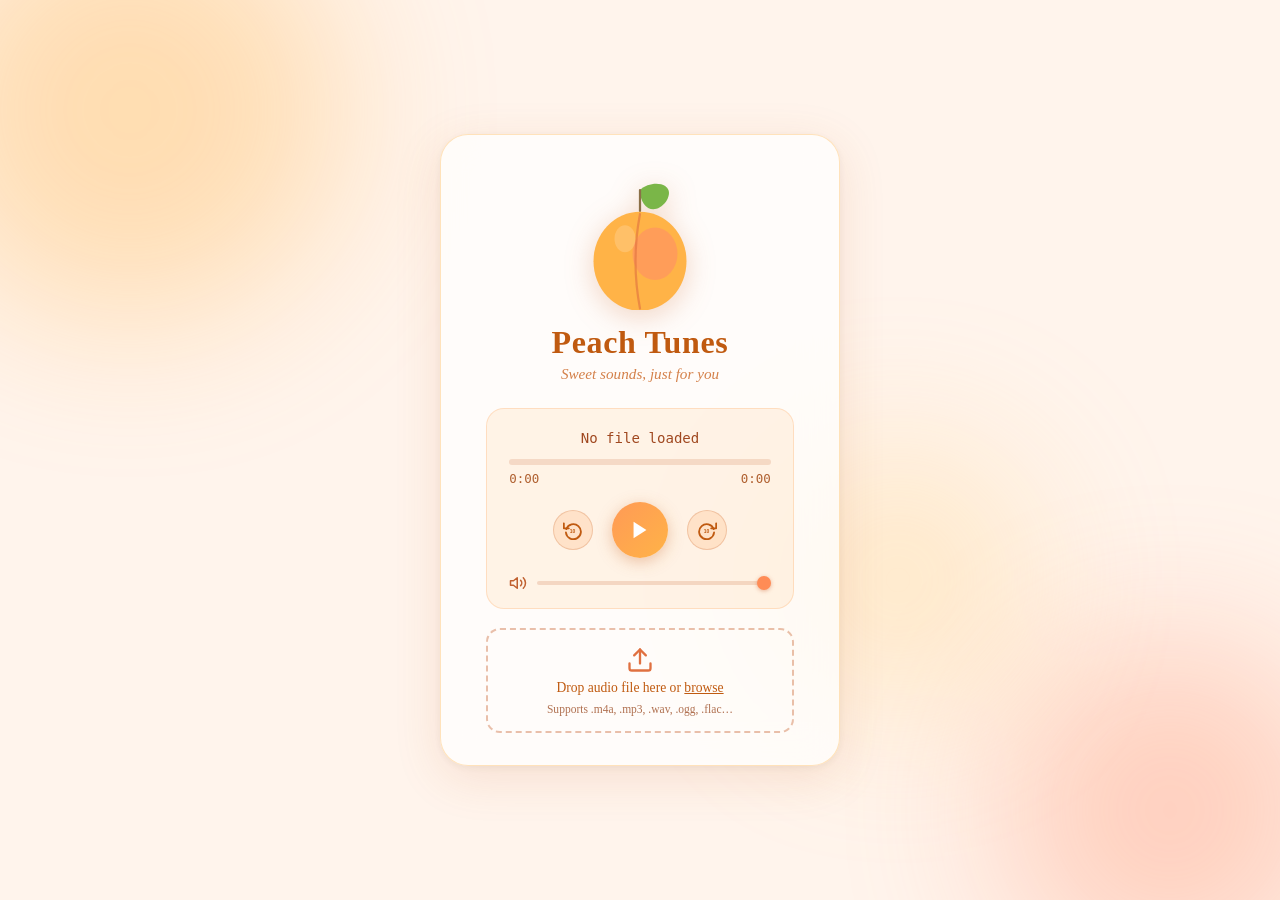
==== peach-tunes.html @ 7e35e4a6 "Add self-contained peach-tunes.html for local use Single-file version with all CSS and JS inlined so" ====
<!DOCTYPE html>
<html lang="en">
<head>
  <meta charset="UTF-8" />
  <meta name="viewport" content="width=device-width, initial-scale=1.0" />
  <title>Peach Tunes</title>
  <style>
/* ── Reset & base ── */
*, *::before, *::after { box-sizing: border-box; margin: 0; padding: 0; }

body {
  min-height: 100vh;
  font-family: 'Georgia', serif;
  background: #fff4ec;
  display: flex;
  align-items: center;
  justify-content: center;
  overflow: hidden;
  position: relative;
}

/* ── Animated background blobs ── */
.background {
  position: fixed;
  inset: 0;
  pointer-events: none;
  z-index: 0;
}

.peach-blob {
  position: absolute;
  border-radius: 50%;
  filter: blur(80px);
  opacity: 0.35;
  animation: drift 12s ease-in-out infinite alternate;
}

.blob-1 {
  width: 420px; height: 420px;
  background: #ffb347;
  top: -100px; left: -80px;
  animation-duration: 14s;
}
.blob-2 {
  width: 340px; height: 340px;
  background: #ff8c69;
  bottom: -80px; right: -60px;
  animation-duration: 11s;
  animation-delay: -4s;
}
.blob-3 {
  width: 260px; height: 260px;
  background: #ffd27f;
  top: 50%; left: 60%;
  animation-duration: 9s;
  animation-delay: -7s;
}

@keyframes drift {
  from { transform: translate(0, 0) scale(1); }
  to   { transform: translate(30px, 20px) scale(1.08); }
}

/* ── Card ── */
.card {
  position: relative;
  z-index: 1;
  background: rgba(255, 255, 255, 0.72);
  backdrop-filter: blur(18px);
  -webkit-backdrop-filter: blur(18px);
  border: 1px solid rgba(255, 179, 71, 0.35);
  border-radius: 28px;
  padding: 2.5rem 2.8rem 2rem;
  max-width: 400px;
  width: 92vw;
  box-shadow: 0 12px 48px rgba(200, 100, 40, 0.14), 0 2px 8px rgba(0,0,0,0.06);
  text-align: center;
}

/* ── Peach illustration ── */
.peach-art { margin-bottom: 0.6rem; }

.peach-svg {
  width: 120px;
  height: 135px;
  filter: drop-shadow(0 6px 14px rgba(200, 90, 30, 0.25));
  animation: bob 4s ease-in-out infinite;
}

@keyframes bob {
  0%, 100% { transform: translateY(0); }
  50%       { transform: translateY(-8px); }
}

/* ── Typography ── */
.title {
  font-size: 2rem;
  color: #c05a10;
  letter-spacing: 0.02em;
}

.subtitle {
  font-size: 0.95rem;
  color: #d4804a;
  margin-top: 0.25rem;
  margin-bottom: 1.6rem;
  font-style: italic;
}

/* ── Player ── */
.player {
  background: rgba(255, 200, 140, 0.18);
  border: 1px solid rgba(255, 160, 80, 0.25);
  border-radius: 18px;
  padding: 1.2rem 1.4rem 1rem;
}

.track-info {
  margin-bottom: 0.8rem;
}

.track-name {
  font-size: 0.88rem;
  color: #a04820;
  font-family: monospace;
  word-break: break-all;
}

/* Progress bar */
.progress-container {
  background: rgba(200, 100, 50, 0.18);
  border-radius: 99px;
  height: 6px;
  cursor: pointer;
  margin-bottom: 0.35rem;
  position: relative;
  overflow: hidden;
}

.progress-bar {
  height: 100%;
  width: 0%;
  background: linear-gradient(90deg, #ff8c69, #ffb347);
  border-radius: 99px;
  transition: width 0.1s linear;
  pointer-events: none;
}

.time-row {
  display: flex;
  justify-content: space-between;
  font-size: 0.78rem;
  color: #b06030;
  margin-bottom: 1rem;
  font-family: monospace;
}

/* Controls */
.controls {
  display: flex;
  align-items: center;
  justify-content: center;
  gap: 1.2rem;
  margin-bottom: 1rem;
}

.play-btn {
  width: 56px;
  height: 56px;
  border-radius: 50%;
  background: linear-gradient(135deg, #ff9a56, #ffb347);
  border: none;
  cursor: pointer;
  display: flex;
  align-items: center;
  justify-content: center;
  color: white;
  box-shadow: 0 4px 16px rgba(200, 100, 40, 0.35);
  transition: transform 0.12s, box-shadow 0.12s;
}

.play-btn:hover {
  transform: scale(1.07);
  box-shadow: 0 6px 22px rgba(200, 100, 40, 0.45);
}

.play-btn:active { transform: scale(0.96); }

.play-btn svg { width: 22px; height: 22px; }

.ctrl-btn {
  width: 40px;
  height: 40px;
  border-radius: 50%;
  background: rgba(255, 160, 80, 0.2);
  border: 1px solid rgba(200, 100, 50, 0.25);
  cursor: pointer;
  display: flex;
  align-items: center;
  justify-content: center;
  color: #c05a10;
  transition: background 0.15s, transform 0.12s;
}

.ctrl-btn:hover { background: rgba(255, 160, 80, 0.38); }
.ctrl-btn:active { transform: scale(0.93); }
.ctrl-btn svg { width: 20px; height: 20px; }

/* Volume */
.volume-row {
  display: flex;
  align-items: center;
  gap: 0.6rem;
}

.vol-icon {
  width: 18px;
  height: 18px;
  color: #c06030;
  flex-shrink: 0;
}

input[type="range"]#volume {
  -webkit-appearance: none;
  appearance: none;
  flex: 1;
  height: 4px;
  border-radius: 99px;
  background: rgba(200, 100, 50, 0.2);
  outline: none;
  cursor: pointer;
}

input[type="range"]#volume::-webkit-slider-thumb {
  -webkit-appearance: none;
  width: 14px; height: 14px;
  border-radius: 50%;
  background: #ff8c56;
  box-shadow: 0 1px 4px rgba(200,80,30,0.4);
  cursor: pointer;
}

input[type="range"]#volume::-moz-range-thumb {
  width: 14px; height: 14px;
  border-radius: 50%;
  border: none;
  background: #ff8c56;
  cursor: pointer;
}

/* ── Drop zone ── */
.drop-zone {
  margin-top: 1.2rem;
  border: 2px dashed rgba(200, 100, 50, 0.4);
  border-radius: 14px;
  padding: 1rem;
  cursor: pointer;
  transition: background 0.2s, border-color 0.2s;
}

.drop-zone:hover,
.drop-zone.drag-over {
  background: rgba(255, 160, 80, 0.12);
  border-color: #ff8c56;
}

.drop-label {
  display: flex;
  flex-direction: column;
  align-items: center;
  gap: 0.4rem;
  cursor: pointer;
  color: #c05a10;
  font-size: 0.85rem;
}

.drop-label svg {
  color: #e07040;
}

.drop-label small {
  color: #b07050;
  font-size: 0.72rem;
}
  </style>
</head>
<body>

  <div class="background">
    <div class="peach-blob blob-1"></div>
    <div class="peach-blob blob-2"></div>
    <div class="peach-blob blob-3"></div>
  </div>

  <main class="card">
    <div class="peach-art" aria-hidden="true">
      <svg viewBox="0 0 160 180" xmlns="http://www.w3.org/2000/svg" class="peach-svg">
        <!-- Leaf -->
        <path d="M80 20 C95 5, 130 10, 115 35 C100 55, 80 45, 80 20Z"
              fill="#7ab648" />
        <!-- Stem -->
        <line x1="80" y1="20" x2="80" y2="48" stroke="#8b6f47" stroke-width="3" stroke-linecap="round"/>
        <!-- Peach body -->
        <ellipse cx="80" cy="115" rx="62" ry="66" fill="#ffb347"/>
        <!-- Blush -->
        <ellipse cx="100" cy="105" rx="30" ry="35" fill="#ff8c69" opacity="0.55"/>
        <!-- Crease -->
        <path d="M80 52 Q68 115 80 178" stroke="#e07040" stroke-width="3"
              fill="none" stroke-linecap="round" opacity="0.6"/>
        <!-- Highlight -->
        <ellipse cx="60" cy="85" rx="14" ry="18" fill="white" opacity="0.18"/>
      </svg>
    </div>

    <h1 class="title">Peach Tunes</h1>
    <p class="subtitle">Sweet sounds, just for you</p>

    <div class="player">
      <audio id="audio" preload="auto">
        Your browser does not support the audio element.
      </audio>

      <div class="track-info">
        <span class="track-name" id="track-name">No file loaded</span>
      </div>

      <div class="progress-container" id="progress-container">
        <div class="progress-bar" id="progress-bar"></div>
      </div>

      <div class="time-row">
        <span id="current-time">0:00</span>
        <span id="duration">0:00</span>
      </div>

      <div class="controls">
        <button class="ctrl-btn" id="rewind-btn" title="Rewind 10s">
          <svg viewBox="0 0 24 24" fill="none" stroke="currentColor" stroke-width="2.2" stroke-linecap="round" stroke-linejoin="round">
            <polyline points="1 4 1 10 7 10"></polyline>
            <path d="M3.51 15a9 9 0 1 0 .49-4"></path>
            <text x="8" y="15" font-size="6" fill="currentColor" stroke="none" font-weight="bold">10</text>
          </svg>
        </button>

        <button class="play-btn" id="play-btn" title="Play / Pause">
          <svg class="icon-play" viewBox="0 0 24 24" fill="currentColor">
            <polygon points="5,3 19,12 5,21"/>
          </svg>
          <svg class="icon-pause" viewBox="0 0 24 24" fill="currentColor" style="display:none">
            <rect x="6" y="4" width="4" height="16"/>
            <rect x="14" y="4" width="4" height="16"/>
          </svg>
        </button>

        <button class="ctrl-btn" id="forward-btn" title="Forward 10s">
          <svg viewBox="0 0 24 24" fill="none" stroke="currentColor" stroke-width="2.2" stroke-linecap="round" stroke-linejoin="round">
            <polyline points="23 4 23 10 17 10"></polyline>
            <path d="M20.49 15a9 9 0 1 1-.49-4"></path>
            <text x="8" y="15" font-size="6" fill="currentColor" stroke="none" font-weight="bold">10</text>
          </svg>
        </button>
      </div>

      <div class="volume-row">
        <svg class="vol-icon" viewBox="0 0 24 24" fill="none" stroke="currentColor" stroke-width="2" stroke-linecap="round" stroke-linejoin="round">
          <polygon points="11 5 6 9 2 9 2 15 6 15 11 19 11 5"></polygon>
          <path d="M19.07 4.93a10 10 0 0 1 0 14.14"></path>
          <path d="M15.54 8.46a5 5 0 0 1 0 7.07"></path>
        </svg>
        <input type="range" id="volume" min="0" max="1" step="0.01" value="1" />
      </div>
    </div>

    <div class="drop-zone" id="drop-zone">
      <label for="file-input" class="drop-label">
        <svg viewBox="0 0 24 24" fill="none" stroke="currentColor" stroke-width="2" stroke-linecap="round" stroke-linejoin="round" width="28" height="28">
          <path d="M21 15v4a2 2 0 0 1-2 2H5a2 2 0 0 1-2-2v-4"></path>
          <polyline points="17 8 12 3 7 8"></polyline>
          <line x1="12" y1="3" x2="12" y2="15"></line>
        </svg>
        <span>Drop audio file here or <u>browse</u></span>
        <small>Supports .m4a, .mp3, .wav, .ogg, .flac&hellip;</small>
      </label>
      <input type="file" id="file-input" accept="audio/*" hidden />
    </div>
  </main>

  <script>
const audio       = document.getElementById('audio');
const playBtn     = document.getElementById('play-btn');
const iconPlay    = playBtn.querySelector('.icon-play');
const iconPause   = playBtn.querySelector('.icon-pause');
const progressBar = document.getElementById('progress-bar');
const progressCon = document.getElementById('progress-container');
const currentTime = document.getElementById('current-time');
const durationEl  = document.getElementById('duration');
const rewindBtn   = document.getElementById('rewind-btn');
const forwardBtn  = document.getElementById('forward-btn');
const volumeSlider= document.getElementById('volume');
const trackName   = document.getElementById('track-name');
const dropZone    = document.getElementById('drop-zone');
const fileInput   = document.getElementById('file-input');

function fmt(s) {
  const m = Math.floor(s / 60);
  const sec = Math.floor(s % 60).toString().padStart(2, '0');
  return `${m}:${sec}`;
}

function loadFile(file) {
  if (!file || !file.type.startsWith('audio/')) return;
  const url = URL.createObjectURL(file);
  audio.src = url;
  trackName.textContent = file.name;
  durationEl.textContent = '0:00';
  currentTime.textContent = '0:00';
  progressBar.style.width = '0%';
  audio.load();
  audio.play();
}

fileInput.addEventListener('change', () => {
  if (fileInput.files[0]) loadFile(fileInput.files[0]);
});

dropZone.addEventListener('dragover', e => {
  e.preventDefault();
  dropZone.classList.add('drag-over');
});

dropZone.addEventListener('dragleave', () => {
  dropZone.classList.remove('drag-over');
});

dropZone.addEventListener('drop', e => {
  e.preventDefault();
  dropZone.classList.remove('drag-over');
  loadFile(e.dataTransfer.files[0]);
});

playBtn.addEventListener('click', () => {
  if (audio.paused) { audio.play(); } else { audio.pause(); }
});

audio.addEventListener('play', () => {
  iconPlay.style.display  = 'none';
  iconPause.style.display = '';
});

audio.addEventListener('pause', () => {
  iconPlay.style.display  = '';
  iconPause.style.display = 'none';
});

audio.addEventListener('timeupdate', () => {
  if (!audio.duration) return;
  const pct = (audio.currentTime / audio.duration) * 100;
  progressBar.style.width = pct + '%';
  currentTime.textContent = fmt(audio.currentTime);
});

audio.addEventListener('loadedmetadata', () => {
  durationEl.textContent = fmt(audio.duration);
});

audio.addEventListener('ended', () => {
  iconPlay.style.display  = '';
  iconPause.style.display = 'none';
  progressBar.style.width = '0%';
  currentTime.textContent = '0:00';
});

progressCon.addEventListener('click', e => {
  if (!audio.duration) return;
  const rect = progressCon.getBoundingClientRect();
  const pct  = (e.clientX - rect.left) / rect.width;
  audio.currentTime = pct * audio.duration;
});

rewindBtn.addEventListener('click', () => {
  audio.currentTime = Math.max(0, audio.currentTime - 10);
});

forwardBtn.addEventListener('click', () => {
  audio.currentTime = Math.min(audio.duration || 0, audio.currentTime + 10);
});

volumeSlider.addEventListener('input', () => {
  audio.volume = volumeSlider.value;
});
  </script>
</body>
</html>
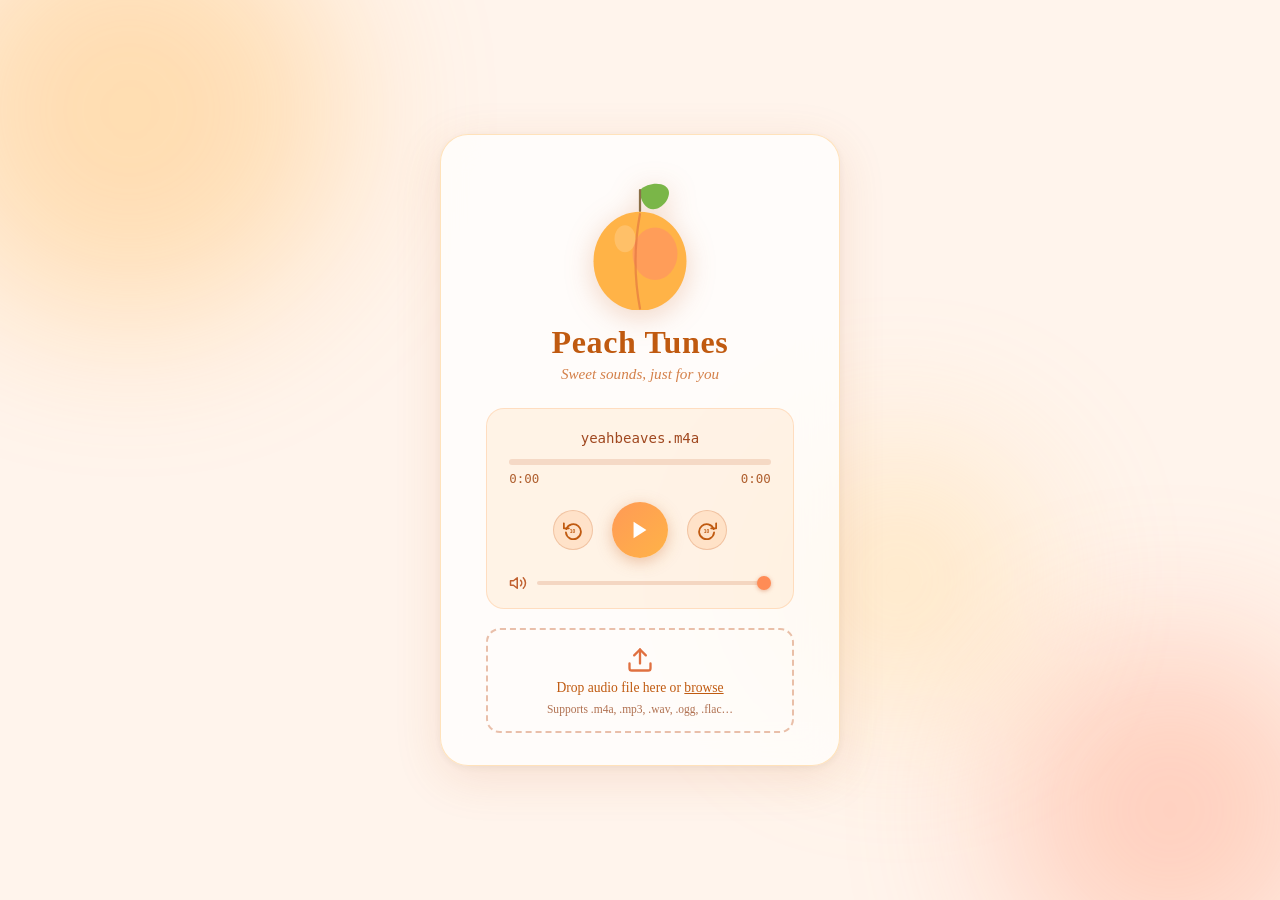
==== commit 9c8b1040: "Pre-load yeahbeaves.m4a as default track in Peach Tunes player The audio file is now bundled with th" ====
--- a/peach-tunes.html
+++ b/peach-tunes.html
@@ -316,12 +316,12 @@
     <p class="subtitle">Sweet sounds, just for you</p>
 
     <div class="player">
-      <audio id="audio" preload="auto">
+      <audio id="audio" src="yeahbeaves.m4a" preload="auto">
         Your browser does not support the audio element.
       </audio>
 
       <div class="track-info">
-        <span class="track-name" id="track-name">No file loaded</span>
+        <span class="track-name" id="track-name">yeahbeaves.m4a</span>
       </div>
 
       <div class="progress-container" id="progress-container">
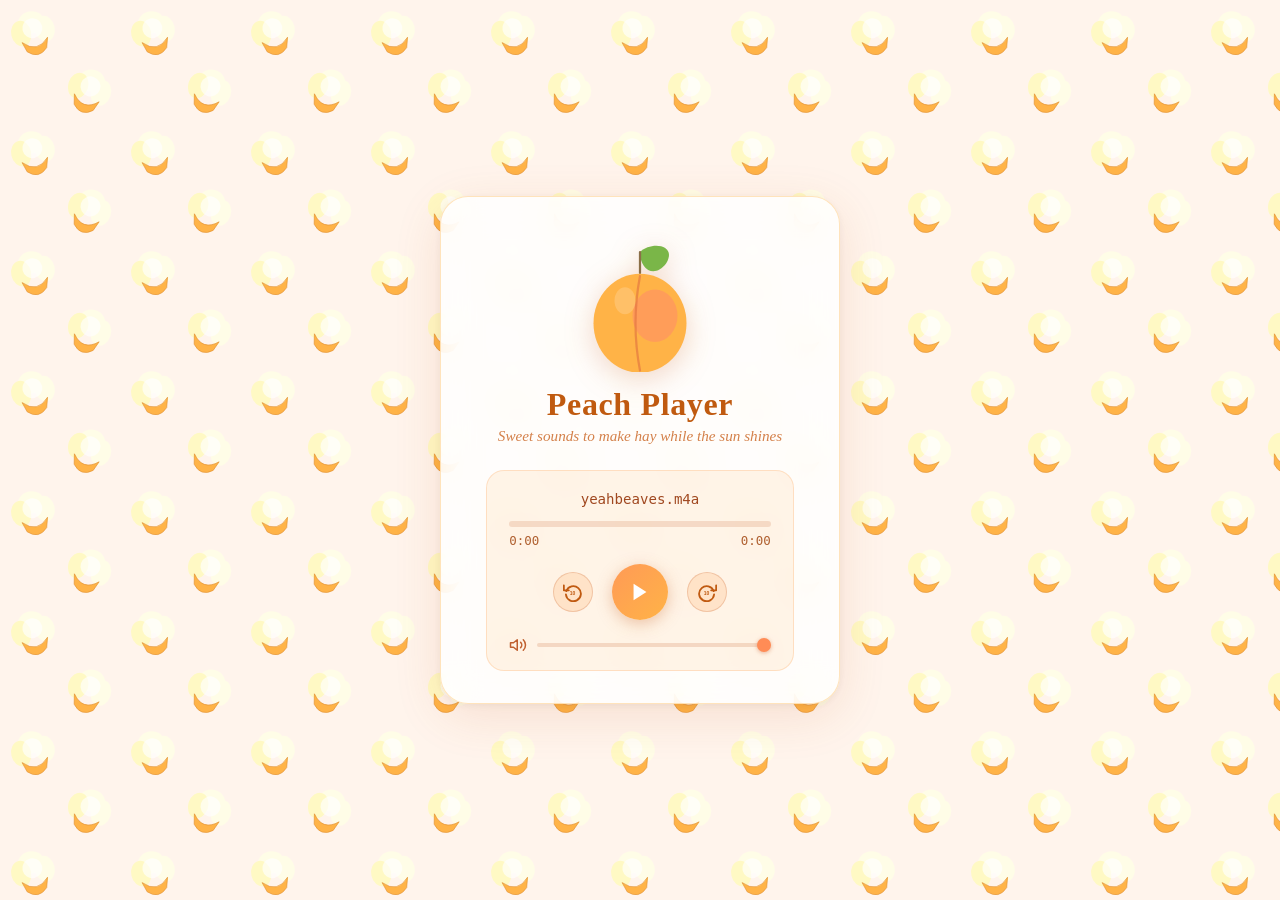
==== commit 195ace33: "Redesign Peach Player: popcorn background, updated title/subtitle, remove upload - Background filled" ====
--- a/peach-tunes.html
+++ b/peach-tunes.html
@@ -3,7 +3,7 @@
 <head>
   <meta charset="UTF-8" />
   <meta name="viewport" content="width=device-width, initial-scale=1.0" />
-  <title>Peach Tunes</title>
+  <title>Peach Player</title>
   <style>
 /* ── Reset & base ── */
 *, *::before, *::after { box-sizing: border-box; margin: 0; padding: 0; }
@@ -11,61 +11,21 @@
 body {
   min-height: 100vh;
   font-family: 'Georgia', serif;
-  background: #fff4ec;
+  background-color: #fff4ec;
+  background-image: url("data:image/svg+xml,%3Csvg xmlns='http://www.w3.org/2000/svg' width='120' height='120' viewBox='0 0 120 120'%3E%3Cg transform='translate(14,8) rotate(-12,20,28)'%3E%3Cellipse cx='20' cy='14' rx='13' ry='11' fill='%23fffde7'/%3E%3Cellipse cx='8' cy='23' rx='10' ry='13' fill='%23fff9c4'/%3E%3Cellipse cx='32' cy='23' rx='10' ry='13' fill='%23fffde7'/%3E%3Cellipse cx='20' cy='20' rx='10' ry='10' fill='white' opacity='0.65'/%3E%3Cpath d='M7 32 Q20 46 33 32 L30 42 Q20 52 10 42 Z' fill='%23ffb347' stroke='%23e09030' stroke-width='0.6'/%3E%3C/g%3E%3Cg transform='translate(68,66) rotate(18,20,28)'%3E%3Cellipse cx='20' cy='14' rx='13' ry='11' fill='%23fffde7'/%3E%3Cellipse cx='8' cy='23' rx='10' ry='13' fill='%23fff9c4'/%3E%3Cellipse cx='32' cy='23' rx='10' ry='13' fill='%23fffde7'/%3E%3Cellipse cx='20' cy='20' rx='10' ry='10' fill='white' opacity='0.65'/%3E%3Cpath d='M7 32 Q20 46 33 32 L30 42 Q20 52 10 42 Z' fill='%23ffb347' stroke='%23e09030' stroke-width='0.6'/%3E%3C/g%3E%3C/svg%3E");
+  background-repeat: repeat;
+  background-size: 120px 120px;
   display: flex;
   align-items: center;
   justify-content: center;
   overflow: hidden;
-  position: relative;
-}
-
-/* ── Animated background blobs ── */
-.background {
-  position: fixed;
-  inset: 0;
-  pointer-events: none;
-  z-index: 0;
-}
-
-.peach-blob {
-  position: absolute;
-  border-radius: 50%;
-  filter: blur(80px);
-  opacity: 0.35;
-  animation: drift 12s ease-in-out infinite alternate;
-}
-
-.blob-1 {
-  width: 420px; height: 420px;
-  background: #ffb347;
-  top: -100px; left: -80px;
-  animation-duration: 14s;
-}
-.blob-2 {
-  width: 340px; height: 340px;
-  background: #ff8c69;
-  bottom: -80px; right: -60px;
-  animation-duration: 11s;
-  animation-delay: -4s;
-}
-.blob-3 {
-  width: 260px; height: 260px;
-  background: #ffd27f;
-  top: 50%; left: 60%;
-  animation-duration: 9s;
-  animation-delay: -7s;
-}
-
-@keyframes drift {
-  from { transform: translate(0, 0) scale(1); }
-  to   { transform: translate(30px, 20px) scale(1.08); }
 }
 
 /* ── Card ── */
 .card {
   position: relative;
   z-index: 1;
-  background: rgba(255, 255, 255, 0.72);
+  background: rgba(255, 255, 255, 0.82);
   backdrop-filter: blur(18px);
   -webkit-backdrop-filter: blur(18px);
   border: 1px solid rgba(255, 179, 71, 0.35);
@@ -247,50 +207,9 @@
   background: #ff8c56;
   cursor: pointer;
 }
-
-/* ── Drop zone ── */
-.drop-zone {
-  margin-top: 1.2rem;
-  border: 2px dashed rgba(200, 100, 50, 0.4);
-  border-radius: 14px;
-  padding: 1rem;
-  cursor: pointer;
-  transition: background 0.2s, border-color 0.2s;
-}
-
-.drop-zone:hover,
-.drop-zone.drag-over {
-  background: rgba(255, 160, 80, 0.12);
-  border-color: #ff8c56;
-}
-
-.drop-label {
-  display: flex;
-  flex-direction: column;
-  align-items: center;
-  gap: 0.4rem;
-  cursor: pointer;
-  color: #c05a10;
-  font-size: 0.85rem;
-}
-
-.drop-label svg {
-  color: #e07040;
-}
-
-.drop-label small {
-  color: #b07050;
-  font-size: 0.72rem;
-}
   </style>
 </head>
 <body>
-
-  <div class="background">
-    <div class="peach-blob blob-1"></div>
-    <div class="peach-blob blob-2"></div>
-    <div class="peach-blob blob-3"></div>
-  </div>
 
   <main class="card">
     <div class="peach-art" aria-hidden="true">
@@ -312,8 +231,8 @@
       </svg>
     </div>
 
-    <h1 class="title">Peach Tunes</h1>
-    <p class="subtitle">Sweet sounds, just for you</p>
+    <h1 class="title">Peach Player</h1>
+    <p class="subtitle">Sweet sounds to make hay while the sun shines</p>
 
     <div class="player">
       <audio id="audio" src="yeahbeaves.m4a" preload="auto">
@@ -369,19 +288,6 @@
         </svg>
         <input type="range" id="volume" min="0" max="1" step="0.01" value="1" />
       </div>
-    </div>
-
-    <div class="drop-zone" id="drop-zone">
-      <label for="file-input" class="drop-label">
-        <svg viewBox="0 0 24 24" fill="none" stroke="currentColor" stroke-width="2" stroke-linecap="round" stroke-linejoin="round" width="28" height="28">
-          <path d="M21 15v4a2 2 0 0 1-2 2H5a2 2 0 0 1-2-2v-4"></path>
-          <polyline points="17 8 12 3 7 8"></polyline>
-          <line x1="12" y1="3" x2="12" y2="15"></line>
-        </svg>
-        <span>Drop audio file here or <u>browse</u></span>
-        <small>Supports .m4a, .mp3, .wav, .ogg, .flac&hellip;</small>
-      </label>
-      <input type="file" id="file-input" accept="audio/*" hidden />
     </div>
   </main>
 
@@ -397,46 +303,12 @@
 const rewindBtn   = document.getElementById('rewind-btn');
 const forwardBtn  = document.getElementById('forward-btn');
 const volumeSlider= document.getElementById('volume');
-const trackName   = document.getElementById('track-name');
-const dropZone    = document.getElementById('drop-zone');
-const fileInput   = document.getElementById('file-input');
 
 function fmt(s) {
   const m = Math.floor(s / 60);
   const sec = Math.floor(s % 60).toString().padStart(2, '0');
   return `${m}:${sec}`;
 }
-
-function loadFile(file) {
-  if (!file || !file.type.startsWith('audio/')) return;
-  const url = URL.createObjectURL(file);
-  audio.src = url;
-  trackName.textContent = file.name;
-  durationEl.textContent = '0:00';
-  currentTime.textContent = '0:00';
-  progressBar.style.width = '0%';
-  audio.load();
-  audio.play();
-}
-
-fileInput.addEventListener('change', () => {
-  if (fileInput.files[0]) loadFile(fileInput.files[0]);
-});
-
-dropZone.addEventListener('dragover', e => {
-  e.preventDefault();
-  dropZone.classList.add('drag-over');
-});
-
-dropZone.addEventListener('dragleave', () => {
-  dropZone.classList.remove('drag-over');
-});
-
-dropZone.addEventListener('drop', e => {
-  e.preventDefault();
-  dropZone.classList.remove('drag-over');
-  loadFile(e.dataTransfer.files[0]);
-});
 
 playBtn.addEventListener('click', () => {
   if (audio.paused) { audio.play(); } else { audio.pause(); }
